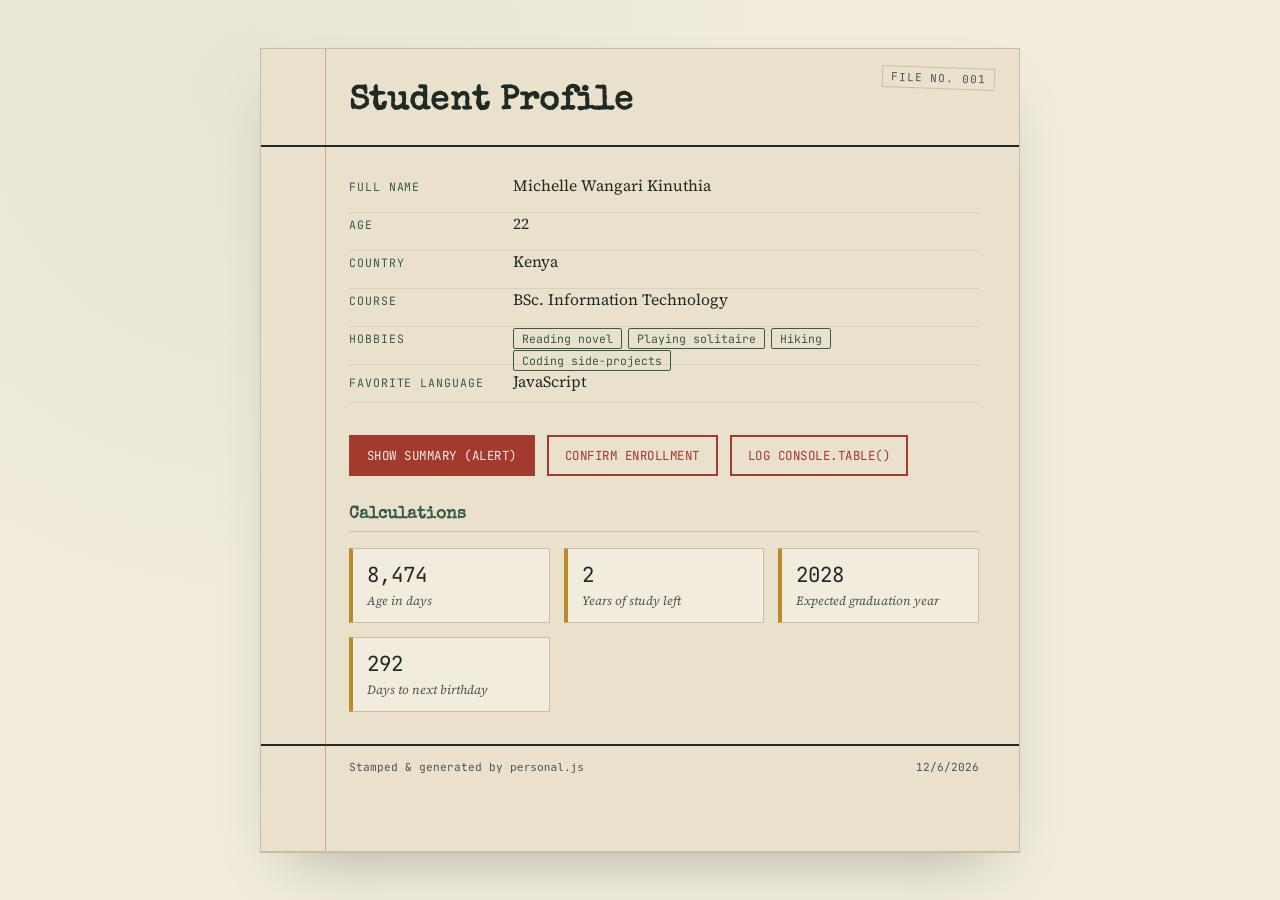
==== index.html @ ae05a029 "Rename personal.html to index.html" ====
<!DOCTYPE html>
<html lang="en">
<head>
<meta charset="UTF-8">
<meta name="viewport" content="width=device-width, initial-scale=1.0">
<title>Student Profile — Personal Info Program</title>
<link rel="stylesheet" href="personal.css">
</head>
<body>

  <div class="ledger">

    <header class="ledger-head">
      <span class="tab">FILE NO. 001</span>
      <h1>Student Profile </h1>
      
    </header>

    <main class="sheet">

      <section class="entry-lines" id="profileCard">
        <p class="loading">Reading record… open the console (F12) to see the full printout.</p>
      </section>

      <section class="controls">
        <button id="btnSummary" class="stamp-btn">Show Summary (Alert)</button>
        <button id="btnConfirm" class="stamp-btn ghost">Confirm Enrollment</button>
        <button id="btnTable" class="stamp-btn ghost">Log console.table()</button>
      </section>

      <section class="calc-block" id="calcCard">
        <h2>Calculations</h2>
        <div class="calc-grid" id="calcGrid"></div>
      </section>

    </main>

    <footer class="ledger-foot">
      <span>Stamped &amp; generated by <code>personal.js</code></span>
      <span id="stampDate"></span>
    </footer>
  </div>

<script src="personal.js"></script>
</body>
</html>
---- personal.css ----
/* ==========================================================
   Token system
   Color:  paper #F1ECDD | ink #1F2A24 | rule #C9BFA0
           stamp red  #A23B2E | ledger green #365B4A | gold #B98B2A
   Type:   display  'Special Elite' (typewriter)
           body     'Source Serif 4'
           utility  'JetBrains Mono' (numbers / data)
   ========================================================== */

@import url('https://fonts.googleapis.com/css2?family=Special+Elite&family=Source+Serif+4:ital,wght@0,400;0,600;1,400&family=JetBrains+Mono:wght@400;600&display=swap');

:root{
  --paper:   #F1ECDD;
  --paper-2: #E9E1CB;
  --ink:     #1F2A24;
  --ink-soft:#4B564F;
  --rule:    #C9BFA0;
  --stamp:   #A23B2E;
  --green:   #365B4A;
  --gold:    #B98B2A;
}

*{ box-sizing: border-box; }

body{
  margin:0;
  min-height:100vh;
  background:
    radial-gradient(circle at 20% 10%, rgba(54,91,74,0.05), transparent 40%),
    var(--paper);
  font-family:'Source Serif 4', serif;
  color:var(--ink);
  display:flex;
  justify-content:center;
  padding:48px 16px;
}

.ledger{
  width:100%;
  max-width:760px;
  background:var(--paper-2);
  border:1px solid var(--rule);
  box-shadow: 0 1px 0 var(--rule), 0 30px 60px -30px rgba(31,42,36,0.35);
  position:relative;
}

.ledger::before{ /* left binding margin */
  content:"";
  position:absolute;
  top:0; bottom:0; left:64px;
  width:1px;
  background:var(--stamp);
  opacity:0.35;
}

.ledger-head{
  padding:36px 40px 20px 88px;
  border-bottom:2px solid var(--ink);
  position:relative;
}

.tab{
  position:absolute;
  top:18px; right:24px;
  font-family:'JetBrains Mono', monospace;
  font-size:11px;
  letter-spacing:0.08em;
  color:var(--ink-soft);
  border:1px solid var(--rule);
  padding:3px 8px;
  transform:rotate(2deg);
}

.ledger-head h1{
  font-family:'Special Elite', monospace;
  font-size:clamp(1.6rem, 4vw, 2.1rem);
  margin:0 0 6px;
  letter-spacing:0.01em;
  color:var(--ink);
}

.subtitle{
  margin:0;
  color:var(--ink-soft);
  font-style:italic;
  font-size:0.95rem;
}

.sheet{ padding:28px 40px 32px 88px; }

.entry-lines{
  background-image: repeating-linear-gradient(
    to bottom,
    transparent, transparent 37px,
    var(--rule) 38px
  );
}

.loading{ color: var(--ink-soft); font-style: italic; padding-top: 6px; }

.field-row{
  display:flex;
  gap:14px;
  align-items:baseline;
  min-height:38px;
  font-size:0.98rem;
}

.field-label{
  font-family:'JetBrains Mono', monospace;
  font-size:0.72rem;
  text-transform:uppercase;
  letter-spacing:0.08em;
  color:var(--green);
  width:150px;
  flex:none;
}

.field-value{ color:var(--ink); }

.hobby-chip{
  display:inline-block;
  font-family:'JetBrains Mono', monospace;
  font-size:0.72rem;
  border:1px solid var(--green);
  color:var(--green);
  padding:2px 8px;
  margin:0 6px 0 0;
  border-radius:2px;
}

.controls{
  display:flex;
  flex-wrap:wrap;
  gap:12px;
  margin:26px 0 30px;
}

.stamp-btn{
  font-family:'JetBrains Mono', monospace;
  font-size:0.78rem;
  letter-spacing:0.04em;
  text-transform:uppercase;
  background:var(--stamp);
  color:var(--paper);
  border:2px solid var(--stamp);
  padding:10px 16px;
  cursor:pointer;
  transition: transform 0.15s ease, background 0.15s ease, color 0.15s ease;
}
.stamp-btn:hover{ transform: rotate(-1deg) scale(1.02); }
.stamp-btn:focus-visible{ outline:3px solid var(--gold); outline-offset:2px; }

.stamp-btn.ghost{
  background:transparent;
  color:var(--stamp);
}
.stamp-btn.ghost:hover{ background:var(--stamp); color:var(--paper); }

.calc-block h2{
  font-family:'Special Elite', monospace;
  font-size:1.05rem;
  color:var(--green);
  border-bottom:1px solid var(--rule);
  padding-bottom:8px;
  margin-bottom:16px;
}

.calc-grid{
  display:grid;
  grid-template-columns: repeat(auto-fit, minmax(180px, 1fr));
  gap:14px;
}

.calc-item{
  background:var(--paper);
  border:1px solid var(--rule);
  border-left:4px solid var(--gold);
  padding:12px 14px;
}

.calc-item .num{
  font-family:'JetBrains Mono', monospace;
  font-size:1.3rem;
  color:var(--ink);
  display:block;
}

.calc-item .lbl{
  font-size:0.78rem;
  color:var(--ink-soft);
  font-style:italic;
}

.ledger-foot{
  display:flex;
  justify-content:space-between;
  padding:14px 40px 14px 88px;
  border-top:2px solid var(--ink);
  font-family:'JetBrains Mono', monospace;
  font-size:0.7rem;
  color:var(--ink-soft);
}

@media (max-width:560px){
  .ledger::before{ left:24px; }
  .ledger-head, .sheet, .ledger-foot{ padding-left:32px; }
  .field-row{ flex-direction:column; gap:2px; }
  .field-label{ width:auto; }
}

@media (prefers-reduced-motion: reduce){
  .stamp-btn{ transition:none; }
}
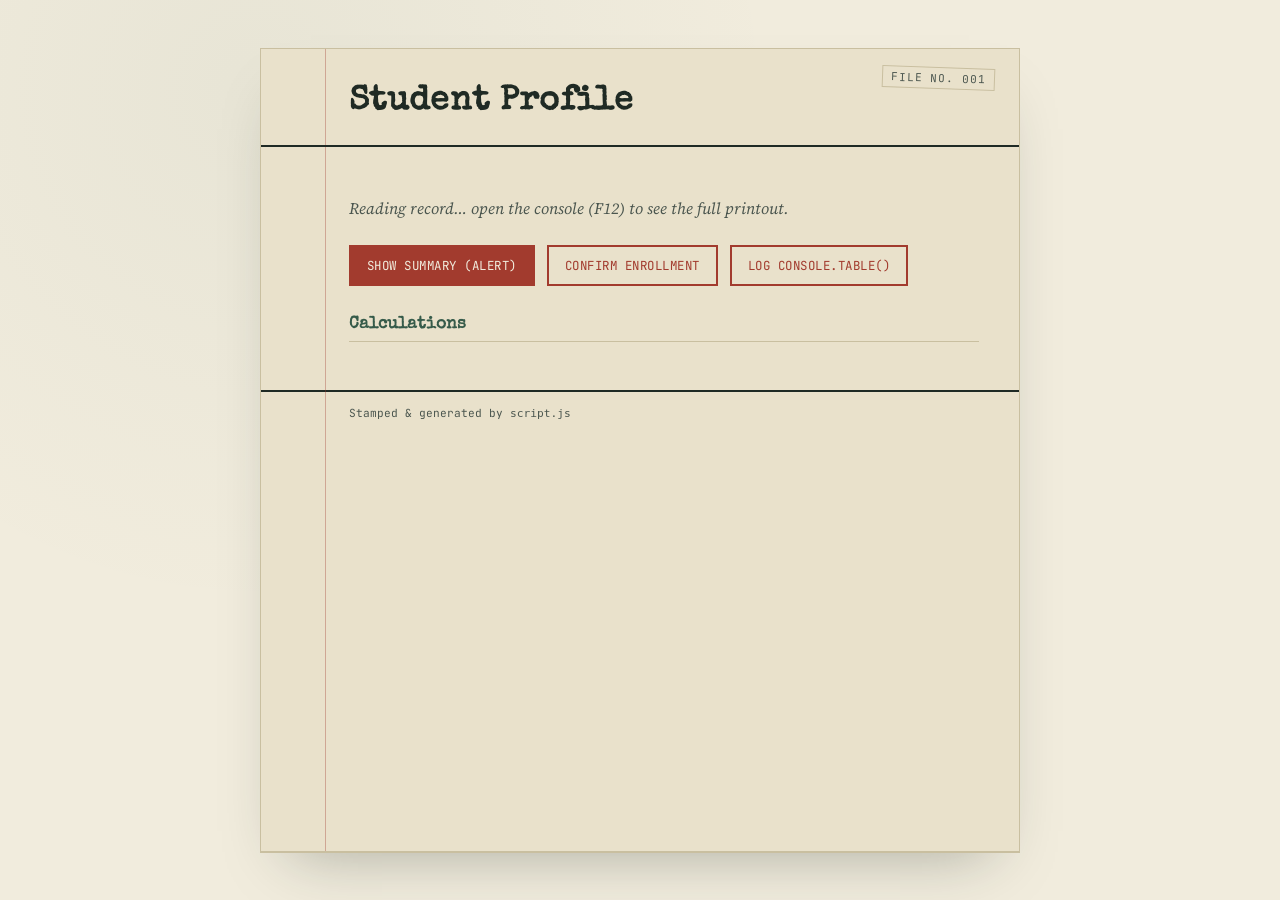
==== commit 3f7a69ca: "Update stylesheet and script references in index.html" ====
--- a/index.html
+++ b/index.html
@@ -4,7 +4,7 @@
 <meta charset="UTF-8">
 <meta name="viewport" content="width=device-width, initial-scale=1.0">
 <title>Student Profile — Personal Info Program</title>
-<link rel="stylesheet" href="personal.css">
+<link rel="stylesheet" href="style.css">
 </head>
 <body>
 
@@ -36,11 +36,11 @@
     </main>
 
     <footer class="ledger-foot">
-      <span>Stamped &amp; generated by <code>personal.js</code></span>
+      <span>Stamped &amp; generated by <code>script.js</code></span>
       <span id="stampDate"></span>
     </footer>
   </div>
 
-<script src="personal.js"></script>
+<script src="script.js"></script>
 </body>
 </html>
--- a/style.css
+++ b/style.css
@@ -0,0 +1,214 @@
+/* ==========================================================
+   Token system
+   Color:  paper #F1ECDD | ink #1F2A24 | rule #C9BFA0
+           stamp red  #A23B2E | ledger green #365B4A | gold #B98B2A
+   Type:   display  'Special Elite' (typewriter)
+           body     'Source Serif 4'
+           utility  'JetBrains Mono' (numbers / data)
+   ========================================================== */
+
+@import url('https://fonts.googleapis.com/css2?family=Special+Elite&family=Source+Serif+4:ital,wght@0,400;0,600;1,400&family=JetBrains+Mono:wght@400;600&display=swap');
+
+:root{
+  --paper:   #F1ECDD;
+  --paper-2: #E9E1CB;
+  --ink:     #1F2A24;
+  --ink-soft:#4B564F;
+  --rule:    #C9BFA0;
+  --stamp:   #A23B2E;
+  --green:   #365B4A;
+  --gold:    #B98B2A;
+}
+
+*{ box-sizing: border-box; }
+
+body{
+  margin:0;
+  min-height:100vh;
+  background:
+    radial-gradient(circle at 20% 10%, rgba(54,91,74,0.05), transparent 40%),
+    var(--paper);
+  font-family:'Source Serif 4', serif;
+  color:var(--ink);
+  display:flex;
+  justify-content:center;
+  padding:48px 16px;
+}
+
+.ledger{
+  width:100%;
+  max-width:760px;
+  background:var(--paper-2);
+  border:1px solid var(--rule);
+  box-shadow: 0 1px 0 var(--rule), 0 30px 60px -30px rgba(31,42,36,0.35);
+  position:relative;
+}
+
+.ledger::before{ /* left binding margin */
+  content:"";
+  position:absolute;
+  top:0; bottom:0; left:64px;
+  width:1px;
+  background:var(--stamp);
+  opacity:0.35;
+}
+
+.ledger-head{
+  padding:36px 40px 20px 88px;
+  border-bottom:2px solid var(--ink);
+  position:relative;
+}
+
+.tab{
+  position:absolute;
+  top:18px; right:24px;
+  font-family:'JetBrains Mono', monospace;
+  font-size:11px;
+  letter-spacing:0.08em;
+  color:var(--ink-soft);
+  border:1px solid var(--rule);
+  padding:3px 8px;
+  transform:rotate(2deg);
+}
+
+.ledger-head h1{
+  font-family:'Special Elite', monospace;
+  font-size:clamp(1.6rem, 4vw, 2.1rem);
+  margin:0 0 6px;
+  letter-spacing:0.01em;
+  color:var(--ink);
+}
+
+.subtitle{
+  margin:0;
+  color:var(--ink-soft);
+  font-style:italic;
+  font-size:0.95rem;
+}
+
+.sheet{ padding:28px 40px 32px 88px; }
+
+.entry-lines{
+  background-image: repeating-linear-gradient(
+    to bottom,
+    transparent, transparent 37px,
+    var(--rule) 38px
+  );
+}
+
+.loading{ color: var(--ink-soft); font-style: italic; padding-top: 6px; }
+
+.field-row{
+  display:flex;
+  gap:14px;
+  align-items:baseline;
+  min-height:38px;
+  font-size:0.98rem;
+}
+
+.field-label{
+  font-family:'JetBrains Mono', monospace;
+  font-size:0.72rem;
+  text-transform:uppercase;
+  letter-spacing:0.08em;
+  color:var(--green);
+  width:150px;
+  flex:none;
+}
+
+.field-value{ color:var(--ink); }
+
+.hobby-chip{
+  display:inline-block;
+  font-family:'JetBrains Mono', monospace;
+  font-size:0.72rem;
+  border:1px solid var(--green);
+  color:var(--green);
+  padding:2px 8px;
+  margin:0 6px 0 0;
+  border-radius:2px;
+}
+
+.controls{
+  display:flex;
+  flex-wrap:wrap;
+  gap:12px;
+  margin:26px 0 30px;
+}
+
+.stamp-btn{
+  font-family:'JetBrains Mono', monospace;
+  font-size:0.78rem;
+  letter-spacing:0.04em;
+  text-transform:uppercase;
+  background:var(--stamp);
+  color:var(--paper);
+  border:2px solid var(--stamp);
+  padding:10px 16px;
+  cursor:pointer;
+  transition: transform 0.15s ease, background 0.15s ease, color 0.15s ease;
+}
+.stamp-btn:hover{ transform: rotate(-1deg) scale(1.02); }
+.stamp-btn:focus-visible{ outline:3px solid var(--gold); outline-offset:2px; }
+
+.stamp-btn.ghost{
+  background:transparent;
+  color:var(--stamp);
+}
+.stamp-btn.ghost:hover{ background:var(--stamp); color:var(--paper); }
+
+.calc-block h2{
+  font-family:'Special Elite', monospace;
+  font-size:1.05rem;
+  color:var(--green);
+  border-bottom:1px solid var(--rule);
+  padding-bottom:8px;
+  margin-bottom:16px;
+}
+
+.calc-grid{
+  display:grid;
+  grid-template-columns: repeat(auto-fit, minmax(180px, 1fr));
+  gap:14px;
+}
+
+.calc-item{
+  background:var(--paper);
+  border:1px solid var(--rule);
+  border-left:4px solid var(--gold);
+  padding:12px 14px;
+}
+
+.calc-item .num{
+  font-family:'JetBrains Mono', monospace;
+  font-size:1.3rem;
+  color:var(--ink);
+  display:block;
+}
+
+.calc-item .lbl{
+  font-size:0.78rem;
+  color:var(--ink-soft);
+  font-style:italic;
+}
+
+.ledger-foot{
+  display:flex;
+  justify-content:space-between;
+  padding:14px 40px 14px 88px;
+  border-top:2px solid var(--ink);
+  font-family:'JetBrains Mono', monospace;
+  font-size:0.7rem;
+  color:var(--ink-soft);
+}
+
+@media (max-width:560px){
+  .ledger::before{ left:24px; }
+  .ledger-head, .sheet, .ledger-foot{ padding-left:32px; }
+  .field-row{ flex-direction:column; gap:2px; }
+  .field-label{ width:auto; }
+}
+
+@media (prefers-reduced-motion: reduce){
+  .stamp-btn{ transition:none; }
+}
